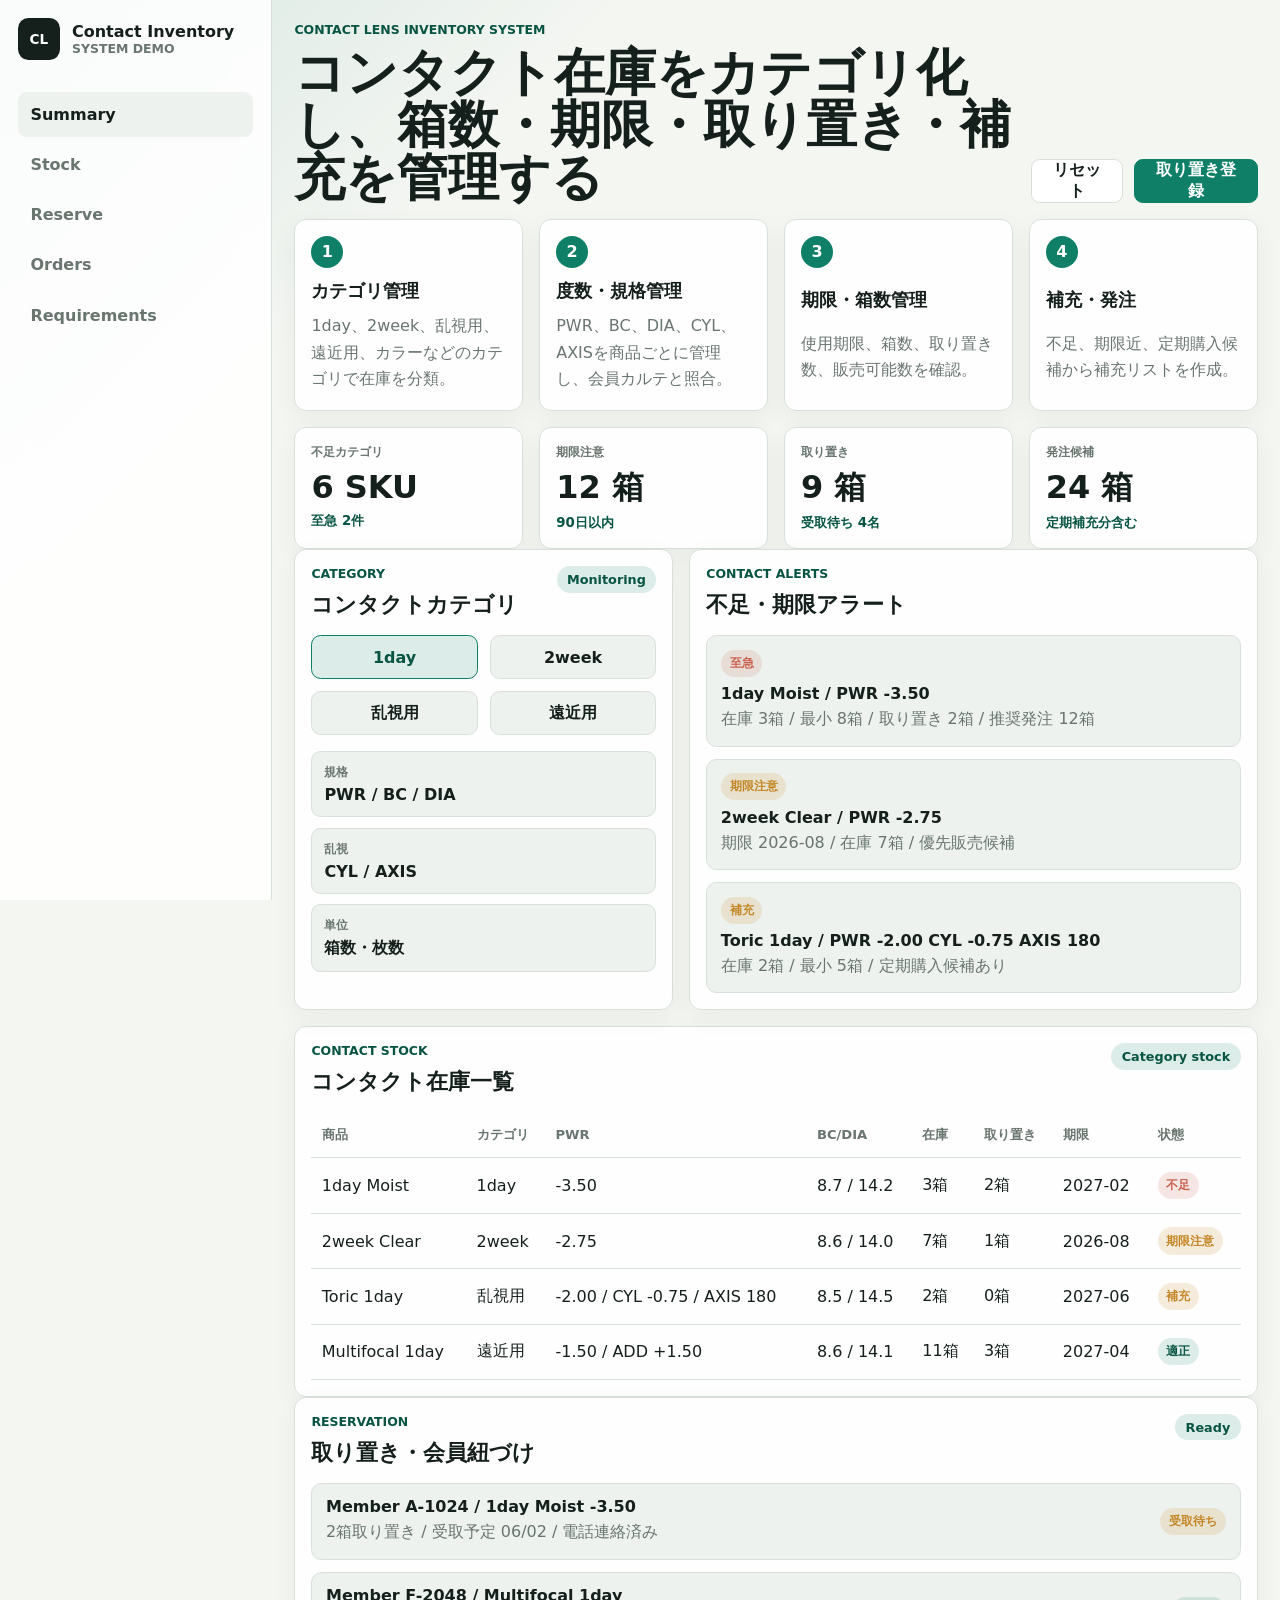
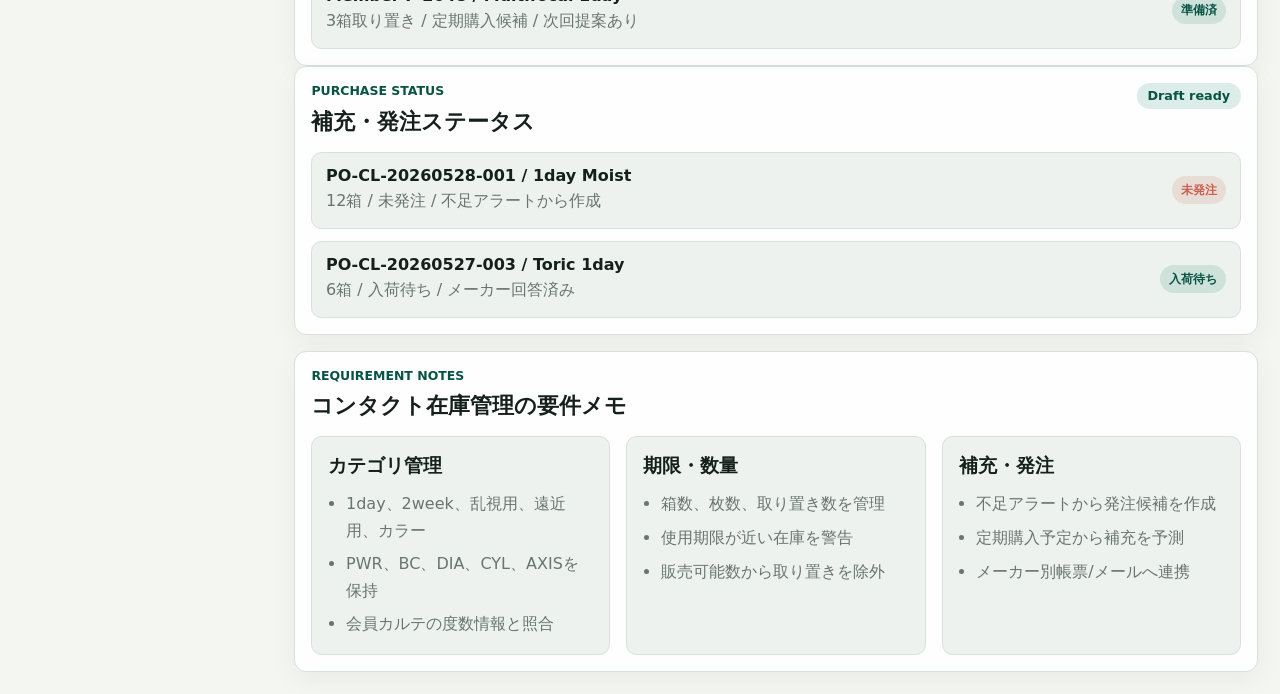
==== demos/contact-inventory-system.html @ 82c149e4 "Refine system demo wording" ====
<!doctype html>
<html lang="ja">
  <head>
    <meta charset="UTF-8" />
    <meta name="viewport" content="width=device-width, initial-scale=1.0" />
    <meta
      name="description"
      content="Contact lens inventory system demo with category stock, expiration, reservation, and reorder alerts."
    />
    <title>Contact Lens Inventory System Demo</title>
    <link rel="stylesheet" href="../src/optical-demo.css" />
  </head>
  <body>
    <div class="app-frame">
      <aside class="side-panel">
        <a class="brand" href="optical-inventory.html">
          <span class="brand-mark">CL</span>
          <span>
            <strong>Contact Inventory</strong>
            <small>System demo</small>
          </span>
        </a>
        <nav class="side-nav" aria-label="Contact inventory navigation">
          <a class="active" href="#summary">Summary</a>
          <a href="#stock">Stock</a>
          <a href="#reserve">Reserve</a>
          <a href="#orders">Orders</a>
          <a href="#requirements">Requirements</a>
        </nav>
      </aside>

      <main class="workspace">
        <header class="topbar detail-topbar">
          <div>
            <p class="eyebrow">Contact lens inventory system</p>
            <h1>コンタクト在庫をカテゴリ化し、箱数・期限・取り置き・補充を管理する</h1>
          </div>
          <div class="top-actions">
            <button type="button" class="ghost-button" id="resetContact">リセット</button>
            <button type="button" class="primary-button" id="reserveContact">取り置き登録</button>
          </div>
        </header>

        <section class="system-flow" aria-label="Contact inventory flow">
          <article>
            <span>1</span>
            <strong>カテゴリ管理</strong>
            <p>1day、2week、乱視用、遠近用、カラーなどのカテゴリで在庫を分類。</p>
          </article>
          <article>
            <span>2</span>
            <strong>度数・規格管理</strong>
            <p>PWR、BC、DIA、CYL、AXISを商品ごとに管理し、会員カルテと照合。</p>
          </article>
          <article>
            <span>3</span>
            <strong>期限・箱数管理</strong>
            <p>使用期限、箱数、取り置き数、販売可能数を確認。</p>
          </article>
          <article>
            <span>4</span>
            <strong>補充・発注</strong>
            <p>不足、期限近、定期購入候補から補充リストを作成。</p>
          </article>
        </section>

        <section class="kpi-grid" id="summary">
          <article>
            <span>不足カテゴリ</span>
            <strong id="contactAlertCount">6 SKU</strong>
            <small>至急 2件</small>
          </article>
          <article>
            <span>期限注意</span>
            <strong>12 箱</strong>
            <small>90日以内</small>
          </article>
          <article>
            <span>取り置き</span>
            <strong id="reservedBoxes">9 箱</strong>
            <small>受取待ち 4名</small>
          </article>
          <article>
            <span>発注候補</span>
            <strong>24 箱</strong>
            <small>定期補充分含む</small>
          </article>
        </section>

        <section class="lens-layout">
          <article class="panel lens-filter-panel">
            <div class="panel-heading">
              <div>
                <p class="eyebrow">Category</p>
                <h2>コンタクトカテゴリ</h2>
              </div>
              <span class="live-badge" id="contactState">Monitoring</span>
            </div>
            <div class="search-mode-grid">
              <button type="button" class="active">1day</button>
              <button type="button">2week</button>
              <button type="button">乱視用</button>
              <button type="button">遠近用</button>
            </div>
            <div class="device-spec-grid">
              <div><span>規格</span><strong>PWR / BC / DIA</strong></div>
              <div><span>乱視</span><strong>CYL / AXIS</strong></div>
              <div><span>単位</span><strong>箱数・枚数</strong></div>
            </div>
          </article>

          <article class="panel shortage-panel">
            <div class="panel-heading">
              <div>
                <p class="eyebrow">Contact alerts</p>
                <h2>不足・期限アラート</h2>
              </div>
            </div>
            <div class="alert-list">
              <article>
                <span class="pill danger">至急</span>
                <strong>1day Moist / PWR -3.50</strong>
                <p>在庫 3箱 / 最小 8箱 / 取り置き 2箱 / 推奨発注 12箱</p>
              </article>
              <article>
                <span class="pill warn">期限注意</span>
                <strong>2week Clear / PWR -2.75</strong>
                <p>期限 2026-08 / 在庫 7箱 / 優先販売候補</p>
              </article>
              <article>
                <span class="pill warn">補充</span>
                <strong>Toric 1day / PWR -2.00 CYL -0.75 AXIS 180</strong>
                <p>在庫 2箱 / 最小 5箱 / 定期購入候補あり</p>
              </article>
            </div>
          </article>
        </section>

        <section class="panel lens-matrix-panel" id="stock">
          <div class="panel-heading">
            <div>
              <p class="eyebrow">Contact stock</p>
              <h2>コンタクト在庫一覧</h2>
            </div>
            <span class="live-badge">Category stock</span>
          </div>
          <div class="table-wrap">
            <table>
              <thead>
                <tr>
                  <th>商品</th>
                  <th>カテゴリ</th>
                  <th>PWR</th>
                  <th>BC/DIA</th>
                  <th>在庫</th>
                  <th>取り置き</th>
                  <th>期限</th>
                  <th>状態</th>
                </tr>
              </thead>
              <tbody>
                <tr>
                  <td>1day Moist</td>
                  <td>1day</td>
                  <td>-3.50</td>
                  <td>8.7 / 14.2</td>
                  <td id="contactStockCritical">3箱</td>
                  <td id="contactReservedRow">2箱</td>
                  <td>2027-02</td>
                  <td><span class="pill danger">不足</span></td>
                </tr>
                <tr>
                  <td>2week Clear</td>
                  <td>2week</td>
                  <td>-2.75</td>
                  <td>8.6 / 14.0</td>
                  <td>7箱</td>
                  <td>1箱</td>
                  <td>2026-08</td>
                  <td><span class="pill warn">期限注意</span></td>
                </tr>
                <tr>
                  <td>Toric 1day</td>
                  <td>乱視用</td>
                  <td>-2.00 / CYL -0.75 / AXIS 180</td>
                  <td>8.5 / 14.5</td>
                  <td>2箱</td>
                  <td>0箱</td>
                  <td>2027-06</td>
                  <td><span class="pill warn">補充</span></td>
                </tr>
                <tr>
                  <td>Multifocal 1day</td>
                  <td>遠近用</td>
                  <td>-1.50 / ADD +1.50</td>
                  <td>8.6 / 14.1</td>
                  <td>11箱</td>
                  <td>3箱</td>
                  <td>2027-04</td>
                  <td><span class="pill ok">適正</span></td>
                </tr>
              </tbody>
            </table>
          </div>
        </section>

        <section class="panel order-status-panel" id="reserve">
          <div class="panel-heading">
            <div>
              <p class="eyebrow">Reservation</p>
              <h2>取り置き・会員紐づけ</h2>
            </div>
            <span class="live-badge" id="reserveState">Ready</span>
          </div>
          <div class="history-list">
            <article>
              <div>
                <strong>Member A-1024 / 1day Moist -3.50</strong>
                <p>2箱取り置き / 受取予定 06/02 / 電話連絡済み</p>
              </div>
              <span class="pill warn">受取待ち</span>
            </article>
            <article>
              <div>
                <strong>Member F-2048 / Multifocal 1day</strong>
                <p>3箱取り置き / 定期購入候補 / 次回提案あり</p>
              </div>
              <span class="pill ok">準備済</span>
            </article>
          </div>
        </section>

        <section class="panel order-status-panel" id="orders">
          <div class="panel-heading">
            <div>
              <p class="eyebrow">Purchase status</p>
              <h2>補充・発注ステータス</h2>
            </div>
            <span class="live-badge" id="contactOrderState">Draft ready</span>
          </div>
          <div class="history-list">
            <article>
              <div>
                <strong>PO-CL-20260528-001 / 1day Moist</strong>
                <p>12箱 / 未発注 / 不足アラートから作成</p>
              </div>
              <span class="pill danger" id="contactOrderStatus">未発注</span>
            </article>
            <article>
              <div>
                <strong>PO-CL-20260527-003 / Toric 1day</strong>
                <p>6箱 / 入荷待ち / メーカー回答済み</p>
              </div>
              <span class="pill ok">入荷待ち</span>
            </article>
          </div>
        </section>

        <section class="panel requirements-panel" id="requirements">
          <div class="panel-heading">
            <div>
              <p class="eyebrow">Requirement notes</p>
              <h2>コンタクト在庫管理の要件メモ</h2>
            </div>
          </div>
          <div class="requirements-grid">
            <article>
              <h3>カテゴリ管理</h3>
              <ul>
                <li>1day、2week、乱視用、遠近用、カラー</li>
                <li>PWR、BC、DIA、CYL、AXISを保持</li>
                <li>会員カルテの度数情報と照合</li>
              </ul>
            </article>
            <article>
              <h3>期限・数量</h3>
              <ul>
                <li>箱数、枚数、取り置き数を管理</li>
                <li>使用期限が近い在庫を警告</li>
                <li>販売可能数から取り置きを除外</li>
              </ul>
            </article>
            <article>
              <h3>補充・発注</h3>
              <ul>
                <li>不足アラートから発注候補を作成</li>
                <li>定期購入予定から補充を予測</li>
                <li>メーカー別帳票/メールへ連携</li>
              </ul>
            </article>
          </div>
        </section>
      </main>
    </div>

    <script src="../src/contact-inventory-system.js"></script>
  </body>
</html>
---- src/optical-demo.css ----
:root {
  --bg: #f4f6f2;
  --panel: #ffffff;
  --panel-soft: #edf2ee;
  --ink: #15201c;
  --muted: #69756f;
  --line: #d8e0da;
  --green: #0f8067;
  --green-dark: #075443;
  --blue: #315f9a;
  --amber: #c48727;
  --red: #c95f4d;
  --shadow: 0 18px 50px rgba(21, 32, 28, 0.12);
}

* {
  box-sizing: border-box;
}

body {
  margin: 0;
  min-height: 100vh;
  background:
    linear-gradient(135deg, rgba(15, 128, 103, 0.13), transparent 28rem),
    var(--bg);
  color: var(--ink);
  font-family:
    Inter, ui-sans-serif, system-ui, -apple-system, BlinkMacSystemFont, "Segoe UI",
    sans-serif;
}

a {
  color: inherit;
  text-decoration: none;
}

button {
  font: inherit;
}

.app-frame {
  display: grid;
  grid-template-columns: 17rem minmax(0, 1fr);
  min-height: 100vh;
}

.side-panel {
  position: sticky;
  top: 0;
  display: flex;
  flex-direction: column;
  gap: 2rem;
  height: 100vh;
  padding: 1.1rem;
  border-right: 1px solid var(--line);
  background: color-mix(in srgb, var(--panel) 86%, transparent);
  backdrop-filter: blur(18px);
}

.brand {
  display: flex;
  align-items: center;
  gap: 0.75rem;
}

.brand-mark {
  display: grid;
  place-items: center;
  width: 2.65rem;
  aspect-ratio: 1;
  border-radius: 0.65rem;
  background: var(--ink);
  color: white;
  font-size: 0.85rem;
  font-weight: 900;
}

.brand strong,
.brand small {
  display: block;
}

.brand small,
.eyebrow,
.kpi-grid span,
.flow-strip span,
.flow-strip small {
  color: var(--muted);
  font-size: 0.78rem;
  font-weight: 900;
  letter-spacing: 0;
  text-transform: uppercase;
}

.side-nav {
  display: grid;
  gap: 0.35rem;
}

.side-nav a {
  border-radius: 0.55rem;
  padding: 0.8rem;
  color: var(--muted);
  font-weight: 800;
}

.side-nav a:hover,
.side-nav a.active {
  background: var(--panel-soft);
  color: var(--ink);
}

.workspace {
  width: min(1240px, 100%);
  margin: 0 auto;
  padding: 1.4rem;
}

.topbar {
  display: flex;
  align-items: center;
  justify-content: space-between;
  gap: 1rem;
  margin-bottom: 1rem;
}

.topbar h1 {
  max-width: 46rem;
  margin: 0;
  font-size: clamp(1.8rem, 4vw, 3.6rem);
  line-height: 1.02;
}

.eyebrow {
  margin: 0 0 0.55rem;
  color: var(--green-dark);
}

.top-actions {
  display: flex;
  gap: 0.65rem;
}

.primary-button,
.ghost-button,
.icon-button {
  min-height: 2.65rem;
  border: 1px solid var(--line);
  border-radius: 0.55rem;
  padding: 0 0.9rem;
  background: var(--panel);
  color: var(--ink);
  cursor: pointer;
  font-weight: 900;
}

.primary-button {
  border-color: var(--green);
  background: var(--green);
  color: white;
}

.icon-button {
  width: 2.65rem;
  padding: 0;
  font-size: 1.4rem;
}

.module-map,
.roadmap-grid,
.kpi-grid,
.work-summary-grid,
.dashboard-grid,
.system-flow,
.ticket-lab,
.lookup-layout,
.prescription-layout,
.sales-layout,
.estimate-layout,
.stock-task-layout,
.stocktake-layout,
.audit-table-layout,
.work-board,
.work-detail-layout,
.frame-layout,
.lens-layout,
.record-grid,
.requirements-grid {
  display: grid;
  gap: 1rem;
}

.module-map {
  grid-template-columns: repeat(4, minmax(0, 1fr));
  margin-bottom: 1rem;
}

.system-flow {
  grid-template-columns: repeat(4, minmax(0, 1fr));
  margin-bottom: 1rem;
}

.roadmap-section {
  margin: 1rem 0;
}

.section-heading {
  display: flex;
  align-items: end;
  justify-content: space-between;
  gap: 1rem;
  margin-bottom: 0.85rem;
}

.section-heading h2,
.section-heading p {
  margin: 0;
}

.section-heading h2 {
  font-size: clamp(1.35rem, 2.5vw, 2rem);
}

.section-heading > p {
  max-width: 30rem;
  color: var(--muted);
  font-weight: 750;
  line-height: 1.65;
}

.roadmap-grid {
  grid-template-columns: repeat(5, minmax(0, 1fr));
}

.roadmap-item {
  display: grid;
  align-content: start;
  gap: 0.55rem;
  min-height: 11.5rem;
  padding: 1rem;
  border: 1px solid var(--line);
  border-radius: 0.75rem;
  background: color-mix(in srgb, var(--panel) 94%, transparent);
  box-shadow: 0 8px 26px rgba(21, 32, 28, 0.05);
}

.roadmap-item.is-ready {
  border-color: color-mix(in srgb, var(--green) 28%, var(--line));
}

.roadmap-item.is-ready:hover {
  transform: translateY(-2px);
  box-shadow: 0 16px 34px rgba(21, 32, 28, 0.1);
}

.roadmap-item strong {
  font-size: 1.05rem;
  line-height: 1.35;
}

.roadmap-item small {
  color: var(--muted);
  font-weight: 750;
  line-height: 1.55;
}

.roadmap-status {
  width: fit-content;
  border-radius: 999px;
  padding: 0.25rem 0.55rem;
  font-size: 0.72rem;
  font-weight: 950;
  letter-spacing: 0;
}

.status-detail {
  background: color-mix(in srgb, var(--green) 16%, white);
  color: var(--green-dark);
}

.status-draft {
  background: color-mix(in srgb, var(--blue) 16%, white);
  color: var(--blue);
}

.status-planned {
  background: color-mix(in srgb, var(--amber) 18%, white);
  color: #74470d;
}

.status-note {
  background: var(--panel-soft);
  color: var(--muted);
}

.module-map article,
.system-flow article,
.kpi-grid article,
.panel {
  border: 1px solid var(--line);
  border-radius: 0.75rem;
  background: color-mix(in srgb, var(--panel) 94%, transparent);
  box-shadow: 0 8px 26px rgba(21, 32, 28, 0.05);
}

.module-map article {
  display: grid;
  gap: 0.35rem;
  padding: 1rem;
}

.system-flow article {
  display: grid;
  gap: 0.55rem;
  min-height: 12rem;
  padding: 1rem;
}

.module-map strong,
.system-flow strong {
  font-size: 1.15rem;
}

.system-flow span {
  display: grid;
  place-items: center;
  width: 2rem;
  aspect-ratio: 1;
  border-radius: 50%;
  background: var(--green);
  color: white;
  font-weight: 900;
}

.system-flow p {
  margin: 0;
  color: var(--muted);
  line-height: 1.65;
}

.kpi-grid {
  grid-template-columns: repeat(4, minmax(0, 1fr));
}

.kpi-grid article,
.work-summary-grid article {
  display: grid;
  gap: 0.3rem;
  padding: 1rem;
}

.kpi-grid strong,
.work-summary-grid strong {
  font-size: clamp(1.45rem, 3vw, 2rem);
}

.kpi-grid small,
.work-summary-grid small {
  color: var(--green-dark);
  font-weight: 800;
}

.work-summary-grid {
  grid-template-columns: repeat(4, minmax(0, 1fr));
  margin-bottom: 1rem;
}

.work-summary-grid article {
  border: 1px solid var(--line);
  border-radius: 0.75rem;
  background: color-mix(in srgb, var(--panel) 94%, transparent);
  box-shadow: 0 8px 26px rgba(21, 32, 28, 0.05);
}

.dashboard-grid {
  grid-template-columns: minmax(0, 1.4fr) minmax(18rem, 0.8fr);
  margin-top: 1rem;
}

.ticket-lab {
  grid-template-columns: minmax(0, 0.9fr) minmax(20rem, 1.1fr) minmax(18rem, 0.8fr);
}

.lookup-layout {
  grid-template-columns: minmax(0, 1.15fr) minmax(18rem, 0.85fr);
  margin-bottom: 1rem;
}

.prescription-layout {
  grid-template-columns: minmax(0, 1fr) minmax(18rem, 0.75fr);
  margin-bottom: 1rem;
}

.sales-layout,
.stock-task-layout {
  grid-template-columns: minmax(0, 1fr) minmax(18rem, 0.75fr);
  margin-bottom: 1rem;
}

.work-board {
  grid-template-columns: repeat(4, minmax(0, 1fr));
  margin-bottom: 1rem;
}

.work-detail-layout {
  grid-template-columns: minmax(0, 1fr) minmax(18rem, 0.75fr);
  margin-bottom: 1rem;
}

.stocktake-layout,
.audit-table-layout {
  grid-template-columns: minmax(0, 1fr) minmax(18rem, 0.75fr);
  margin-bottom: 1rem;
}

.estimate-layout {
  grid-template-columns: minmax(0, 1fr) minmax(18rem, 0.55fr);
  margin-bottom: 1rem;
}

.frame-layout {
  grid-template-columns: minmax(18rem, 0.95fr) minmax(18rem, 0.85fr) minmax(18rem, 0.8fr);
  margin-bottom: 1rem;
}

.lens-layout {
  grid-template-columns: minmax(18rem, 0.8fr) minmax(0, 1.2fr);
  margin-bottom: 1rem;
}

.panel {
  padding: 1rem;
}

.panel.wide,
.queue-panel,
.inventory-panel {
  grid-column: span 1;
}

.panel-heading {
  display: flex;
  align-items: start;
  justify-content: space-between;
  gap: 1rem;
  margin-bottom: 1rem;
}

.panel-heading h2 {
  margin: 0;
  font-size: 1.35rem;
}

.order-board {
  display: grid;
  gap: 0.75rem;
}

.ticket-layout,
.member-card {
  display: grid;
  grid-template-columns: minmax(0, 0.85fr) minmax(0, 1.15fr);
  gap: 0.85rem;
}

.ticket-card,
.call-list button,
.mail-format {
  border: 1px solid var(--line);
  border-radius: 0.6rem;
  background: var(--panel-soft);
}

.ticket-card {
  display: grid;
  gap: 0.35rem;
  padding: 1rem;
}

.ticket-card span,
.mail-format span {
  color: var(--muted);
  font-size: 0.78rem;
  font-weight: 900;
  text-transform: uppercase;
}

.ticket-card strong {
  font-size: clamp(2.2rem, 5vw, 3.3rem);
}

.call-list {
  display: grid;
  gap: 0.65rem;
}

.call-list button {
  min-height: 3.1rem;
  color: var(--green-dark);
  cursor: pointer;
  font-weight: 900;
}

.live-badge {
  display: inline-flex;
  align-items: center;
  border-radius: 999px;
  padding: 0.35rem 0.65rem;
  background: rgba(15, 128, 103, 0.14);
  color: var(--green-dark);
  font-size: 0.8rem;
  font-weight: 900;
}

.detail-topbar {
  align-items: end;
}

.device-button {
  display: grid;
  place-items: center;
  width: 100%;
  min-height: 11rem;
  border: 0;
  border-radius: 1rem;
  background:
    radial-gradient(circle at 50% 35%, rgba(255, 255, 255, 0.34), transparent 4rem),
    linear-gradient(180deg, #14977a, var(--green-dark));
  color: white;
  cursor: pointer;
  box-shadow: inset 0 -10px 0 rgba(0, 0, 0, 0.14), var(--shadow);
}

.device-button.compact {
  min-height: 5.5rem;
  margin-top: 1rem;
  border-radius: 0.75rem;
}

.device-button span {
  font-size: 0.78rem;
  font-weight: 900;
  opacity: 0.78;
}

.device-button strong {
  font-size: 1.35rem;
}

.device-spec-grid {
  display: grid;
  gap: 0.65rem;
  margin-top: 1rem;
}

.device-spec-grid div,
.now-ticket,
.event-log li {
  border: 1px solid var(--line);
  border-radius: 0.6rem;
  padding: 0.75rem;
  background: var(--panel-soft);
}

.device-spec-grid span,
.now-ticket span {
  display: block;
  margin-bottom: 0.25rem;
  color: var(--muted);
  font-size: 0.76rem;
  font-weight: 900;
  text-transform: uppercase;
}

.event-log {
  display: grid;
  gap: 0.65rem;
  max-height: 24rem;
  overflow: auto;
  margin: 0;
  padding: 0;
  list-style: none;
}

.event-log li {
  display: grid;
  grid-template-columns: 3.5rem minmax(0, 1fr);
  gap: 0.7rem;
}

.event-log time {
  color: var(--green-dark);
  font-weight: 900;
}

.event-log span {
  color: var(--muted);
  line-height: 1.55;
}

.now-ticket strong {
  display: block;
  font-size: clamp(2.3rem, 6vw, 4rem);
}

.call-actions {
  display: grid;
  grid-template-columns: 1fr 1fr;
  gap: 0.65rem;
  margin: 1rem 0;
}

.announcement {
  margin: 0;
  border-radius: 0.6rem;
  padding: 0.85rem;
  background: var(--panel-soft);
  color: var(--muted);
  line-height: 1.65;
}

.requirements-panel {
  margin-top: 1rem;
}

.lookup-form,
.search-mode-grid,
.candidate-list,
.record-grid {
  display: grid;
  gap: 0.75rem;
}

.search-mode-grid {
  grid-template-columns: repeat(2, minmax(0, 1fr));
  margin-bottom: 1rem;
}

.search-mode-grid button,
.candidate-card {
  border: 1px solid var(--line);
  border-radius: 0.6rem;
  background: var(--panel-soft);
  color: var(--ink);
  cursor: pointer;
  font-weight: 900;
}

.search-mode-grid button {
  min-height: 2.75rem;
  padding: 0 0.75rem;
}

.search-mode-grid button.active,
.candidate-card.active {
  border-color: var(--green);
  background: rgba(15, 128, 103, 0.14);
  color: var(--green-dark);
}

.lookup-form label {
  display: grid;
  gap: 0.35rem;
}

.lookup-form span {
  color: var(--muted);
  font-size: 0.82rem;
  font-weight: 900;
}

.lookup-form input {
  min-height: 2.8rem;
  border: 1px solid var(--line);
  border-radius: 0.55rem;
  padding: 0 0.85rem;
  background: var(--panel);
  color: var(--ink);
  font: inherit;
}

.customer-summary-card,
.exam-step-list,
.prescription-editor,
.rx-side-note {
  display: grid;
  gap: 0.75rem;
}

.customer-summary-card {
  border: 1px solid var(--line);
  border-radius: 0.65rem;
  padding: 1rem;
  background: var(--panel-soft);
}

.customer-summary-card strong {
  font-size: 1.15rem;
}

.exam-step-list {
  grid-template-columns: repeat(2, minmax(0, 1fr));
}

.exam-step-list button {
  min-height: 3rem;
  border: 1px solid var(--line);
  border-radius: 0.6rem;
  background: var(--panel-soft);
  color: var(--ink);
  cursor: pointer;
  font-weight: 900;
}

.exam-step-list button.active {
  border-color: var(--green);
  background: rgba(15, 128, 103, 0.14);
  color: var(--green-dark);
}

.prescription-input-panel {
  margin-bottom: 1rem;
}

.prescription-editor {
  grid-template-columns: minmax(0, 1fr) minmax(18rem, 0.45fr);
  align-items: start;
}

.rx-edit-table input,
.rx-side-note select,
.rx-side-note textarea {
  width: 100%;
  min-height: 2.55rem;
  border: 1px solid var(--line);
  border-radius: 0.5rem;
  padding: 0 0.65rem;
  background: var(--panel);
  color: var(--ink);
  font: inherit;
  font-weight: 800;
}

.rx-edit-table input {
  min-width: 5.25rem;
}

.rx-side-note label {
  display: grid;
  gap: 0.35rem;
}

.rx-side-note span {
  color: var(--muted);
  font-size: 0.82rem;
  font-weight: 900;
}

.rx-side-note textarea {
  min-height: 7rem;
  padding: 0.75rem;
  resize: vertical;
  line-height: 1.55;
}

.rx-total-card {
  border: 1px solid var(--line);
  border-radius: 0.65rem;
  padding: 1rem;
  background: var(--panel-soft);
}

.rx-total-card span,
.rx-total-card strong {
  display: block;
}

.rx-total-card strong {
  margin-top: 0.25rem;
  font-size: 1.65rem;
}

.payment-grid,
.line-item-list,
.allocation-list,
.receipt-actions {
  display: grid;
  gap: 0.75rem;
}

.payment-grid {
  grid-template-columns: 1fr;
}

.payment-grid label,
.discount-control {
  display: grid;
  gap: 0.35rem;
}

.payment-grid span,
.discount-control span {
  color: var(--muted);
  font-size: 0.82rem;
  font-weight: 900;
}

.payment-grid input,
.payment-grid select,
.discount-control input {
  width: 100%;
  min-height: 2.65rem;
  border: 1px solid var(--line);
  border-radius: 0.5rem;
  padding: 0 0.65rem;
  background: var(--panel);
  color: var(--ink);
  font: inherit;
  font-weight: 800;
}

.line-item {
  display: grid;
  grid-template-columns: auto minmax(0, 1fr) auto;
  gap: 0.75rem;
  align-items: center;
  border: 1px solid var(--line);
  border-radius: 0.65rem;
  padding: 0.85rem;
  background: var(--panel-soft);
  cursor: pointer;
}

.line-item input {
  width: 1.1rem;
  aspect-ratio: 1;
}

.line-item strong,
.line-item small {
  display: block;
}

.line-item small {
  margin-top: 0.25rem;
  color: var(--muted);
  font-weight: 750;
  line-height: 1.5;
}

.line-item em {
  font-style: normal;
  font-weight: 950;
  white-space: nowrap;
}

.total-list {
  display: grid;
  gap: 0.65rem;
  margin: 1rem 0 0;
}

.total-list div {
  display: flex;
  align-items: center;
  justify-content: space-between;
  gap: 1rem;
  border-bottom: 1px solid var(--line);
  padding-bottom: 0.55rem;
}

.total-list dt {
  color: var(--muted);
  font-weight: 900;
}

.total-list dd {
  margin: 0;
  font-size: 1.05rem;
  font-weight: 950;
}

.total-list div:nth-child(3) dd {
  color: var(--green-dark);
  font-size: 1.65rem;
}

.allocation-list article {
  border: 1px solid var(--line);
  border-radius: 0.65rem;
  padding: 0.85rem;
  background: var(--panel-soft);
}

.allocation-list strong {
  display: block;
  margin: 0.45rem 0 0.25rem;
}

.allocation-list p {
  margin: 0;
  color: var(--muted);
  line-height: 1.55;
}

.receipt-actions {
  grid-template-columns: repeat(2, minmax(0, 1fr));
}

.work-column {
  display: grid;
  align-content: start;
  gap: 0.75rem;
  min-height: 22rem;
  border: 1px solid var(--line);
  border-radius: 0.75rem;
  padding: 0.85rem;
  background: color-mix(in srgb, var(--panel) 94%, transparent);
  box-shadow: 0 8px 26px rgba(21, 32, 28, 0.05);
}

.column-heading {
  display: flex;
  align-items: center;
  justify-content: space-between;
  gap: 0.75rem;
}

.column-heading strong {
  font-size: 1.05rem;
}

.work-card {
  display: grid;
  gap: 0.35rem;
  width: 100%;
  border: 1px solid var(--line);
  border-radius: 0.65rem;
  padding: 0.85rem;
  background: var(--panel-soft);
  color: var(--ink);
  cursor: pointer;
  text-align: left;
}

.work-card.active {
  border-color: var(--green);
  background: rgba(15, 128, 103, 0.14);
}

.work-card span,
.work-card small {
  color: var(--muted);
  font-weight: 750;
  line-height: 1.5;
}

.checklist-grid {
  display: grid;
  grid-template-columns: repeat(2, minmax(0, 1fr));
  gap: 0.75rem;
}

.checklist-grid label {
  display: flex;
  align-items: center;
  gap: 0.55rem;
  border: 1px solid var(--line);
  border-radius: 0.65rem;
  padding: 0.85rem;
  background: var(--panel-soft);
  font-weight: 850;
  line-height: 1.45;
}

.checklist-grid input {
  width: 1rem;
  aspect-ratio: 1;
  flex: 0 0 auto;
}

.handoff-card {
  display: grid;
  gap: 0.75rem;
  border: 1px solid var(--line);
  border-radius: 0.65rem;
  padding: 1rem;
  background: var(--panel-soft);
}

.handoff-card strong {
  font-size: 1.15rem;
}

.scan-device {
  display: grid;
  gap: 0.75rem;
  place-items: center;
  border: 1px dashed var(--line);
  border-radius: 0.75rem;
  padding: 1rem;
  background: var(--panel-soft);
  text-align: center;
}

.scan-device strong {
  font-size: clamp(1.25rem, 3vw, 1.85rem);
}

.scan-device p {
  margin: 0;
  color: var(--muted);
  font-weight: 800;
  line-height: 1.55;
}

.scan-actions,
.unread-grid {
  display: grid;
  gap: 0.75rem;
}

.scan-actions {
  grid-template-columns: repeat(3, minmax(0, 1fr));
  margin-top: 1rem;
}

.scan-actions button.active {
  border-color: var(--green);
  background: rgba(15, 128, 103, 0.14);
  color: var(--green-dark);
}

.unread-grid {
  grid-template-columns: repeat(4, minmax(0, 1fr));
}

.unread-grid article {
  border: 1px solid var(--line);
  border-radius: 0.65rem;
  padding: 0.85rem;
  background: var(--panel-soft);
}

.unread-grid article.read {
  border-color: color-mix(in srgb, var(--green) 35%, var(--line));
  background: rgba(15, 128, 103, 0.12);
}

.unread-grid strong,
.unread-grid span {
  display: block;
}

.unread-grid span {
  margin-top: 0.35rem;
  color: var(--muted);
  font-weight: 750;
  line-height: 1.5;
}

.qr-scan-frame {
  display: grid;
  gap: 0.75rem;
  place-items: center;
  border: 1px dashed var(--line);
  border-radius: 0.75rem;
  padding: 1rem;
  background: var(--panel-soft);
}

.qr-box.large {
  width: min(100%, 13rem);
}

.qr-scan-frame span,
.helper-text {
  color: var(--muted);
  font-weight: 800;
}

.helper-text {
  margin: 1rem 0 0;
  line-height: 1.65;
}

.results-panel,
.member-record-panel,
.purchase-history-panel {
  margin-bottom: 1rem;
}

.candidate-card {
  display: grid;
  gap: 0.3rem;
  padding: 0.85rem;
  text-align: left;
}

.candidate-card span {
  color: var(--muted);
  font-weight: 700;
  line-height: 1.55;
}

.record-grid {
  grid-template-columns: repeat(3, minmax(0, 1fr));
}

.record-grid article {
  border: 1px solid var(--line);
  border-radius: 0.65rem;
  padding: 1rem;
  background: var(--panel-soft);
}

.record-grid h3 {
  margin: 0 0 0.75rem;
}

.attribute-list {
  display: grid;
  gap: 0.45rem;
  margin: 0;
  padding-left: 1.1rem;
  color: var(--muted);
  line-height: 1.65;
}

.prescription-table-wrap {
  overflow-x: auto;
}

.prescription-table {
  min-width: 22rem;
}

.prescription-table th,
.prescription-table td {
  padding: 0.6rem 0.5rem;
}

.history-list {
  display: grid;
  gap: 0.75rem;
}

.history-list article {
  display: flex;
  align-items: center;
  justify-content: space-between;
  gap: 1rem;
  border: 1px solid var(--line);
  border-radius: 0.65rem;
  padding: 0.85rem;
  background: var(--panel-soft);
}

.history-list strong {
  display: block;
  margin-bottom: 0.25rem;
}

.history-list p {
  margin: 0;
  color: var(--muted);
  line-height: 1.55;
}

.frame-tag-card {
  display: grid;
  grid-template-columns: minmax(8rem, 0.55fr) minmax(0, 1fr);
  gap: 0.9rem;
  align-items: center;
  border: 1px solid var(--line);
  border-radius: 0.65rem;
  padding: 0.85rem;
  background: var(--panel-soft);
}

.frame-tag-card span,
.stock-metrics span {
  display: block;
  margin-bottom: 0.25rem;
  color: var(--muted);
  font-size: 0.78rem;
  font-weight: 900;
  text-transform: uppercase;
}

.frame-tag-card strong {
  display: block;
  margin-bottom: 0.35rem;
}

.frame-tag-card p {
  margin: 0;
  color: var(--muted);
  line-height: 1.55;
}

.stock-metrics {
  display: grid;
  grid-template-columns: repeat(2, minmax(0, 1fr));
  gap: 0.75rem;
}

.stock-metrics div {
  border: 1px solid var(--line);
  border-radius: 0.65rem;
  padding: 0.85rem;
  background: var(--panel-soft);
}

.stock-metrics strong {
  font-size: clamp(1.7rem, 4vw, 2.5rem);
}

.allocation-actions {
  display: grid;
  grid-template-columns: 1fr 1fr;
  gap: 0.65rem;
  margin-bottom: 1rem;
}

.requirements-grid {
  grid-template-columns: repeat(auto-fit, minmax(15rem, 1fr));
}

.requirements-grid article {
  border: 1px solid var(--line);
  border-radius: 0.65rem;
  padding: 1rem;
  background: var(--panel-soft);
}

.requirements-grid h3 {
  margin: 0 0 0.75rem;
}

.requirements-grid ul {
  display: grid;
  gap: 0.45rem;
  margin: 0;
  padding-left: 1.1rem;
  color: var(--muted);
  line-height: 1.65;
}

.member-card {
  align-items: center;
}

.qr-box {
  aspect-ratio: 1;
  border-radius: 0.6rem;
  background:
    linear-gradient(90deg, var(--ink) 12px, transparent 12px) 0 0 / 32px 32px,
    linear-gradient(var(--ink) 12px, transparent 12px) 0 0 / 32px 32px,
    var(--panel);
  border: 0.8rem solid var(--panel-soft);
}

.member-spec {
  display: grid;
  gap: 0.45rem;
  margin: 0.7rem 0 0;
}

.member-spec div {
  display: flex;
  justify-content: space-between;
  gap: 0.8rem;
  border-bottom: 1px solid var(--line);
  padding-bottom: 0.45rem;
}

.member-spec dt {
  color: var(--muted);
  font-weight: 800;
}

.member-spec dd {
  margin: 0;
  text-align: right;
  font-weight: 800;
}

.order-board div,
.memo-card {
  border: 1px solid var(--line);
  border-radius: 0.6rem;
  padding: 0.85rem;
  background: var(--panel-soft);
}

.order-board strong,
.memo-card strong {
  display: block;
  margin: 0.4rem 0 0.25rem;
}

.order-board p,
.memo-card p {
  margin: 0;
  color: var(--muted);
  line-height: 1.6;
}

.status,
.pill {
  display: inline-flex;
  border-radius: 999px;
  padding: 0.32rem 0.55rem;
  font-size: 0.76rem;
  font-weight: 900;
}

.waiting {
  background: rgba(49, 95, 154, 0.13);
  color: var(--blue);
}

.progress,
.warn {
  background: rgba(196, 135, 39, 0.16);
  color: var(--amber);
}

.ready,
.ok {
  background: rgba(15, 128, 103, 0.14);
  color: var(--green-dark);
}

.danger {
  background: rgba(201, 95, 77, 0.15);
  color: var(--red);
}

.purchase-list {
  display: grid;
  gap: 0.65rem;
  margin: 0;
  padding: 0;
  list-style: none;
}

.purchase-list li {
  display: flex;
  justify-content: space-between;
  gap: 1rem;
  border-bottom: 1px solid var(--line);
  padding-bottom: 0.65rem;
}

.purchase-list span {
  color: var(--muted);
}

.mail-format {
  margin-top: 1rem;
  padding: 0.85rem;
}

.mail-format p {
  margin: 0.3rem 0 0;
  color: var(--muted);
  line-height: 1.6;
}

.inventory-panel {
  grid-column: 1 / -1;
}

.inventory-tabs {
  display: flex;
  flex-wrap: wrap;
  gap: 0.5rem;
  margin-bottom: 1rem;
}

.inventory-tabs button {
  min-height: 2.25rem;
  border: 1px solid var(--line);
  border-radius: 999px;
  padding: 0 0.75rem;
  background: var(--panel);
  color: var(--muted);
  cursor: pointer;
  font-weight: 900;
}

.inventory-link-tab {
  display: inline-flex;
  align-items: center;
  min-height: 2.25rem;
  border: 1px solid var(--green);
  border-radius: 999px;
  padding: 0 0.75rem;
  background: rgba(15, 128, 103, 0.14);
  color: var(--green-dark);
  font-weight: 900;
}

.alert-list {
  display: grid;
  gap: 0.75rem;
}

.alert-list article {
  border: 1px solid var(--line);
  border-radius: 0.65rem;
  padding: 0.85rem;
  background: var(--panel-soft);
}

.alert-list strong {
  display: block;
  margin: 0.45rem 0 0.25rem;
}

.alert-list p {
  margin: 0;
  color: var(--muted);
  line-height: 1.55;
}

.inventory-tabs button.active {
  border-color: var(--green);
  background: var(--green);
  color: white;
}

.table-wrap {
  overflow-x: auto;
}

table {
  width: 100%;
  border-collapse: collapse;
  min-width: 42rem;
}

th,
td {
  border-bottom: 1px solid var(--line);
  padding: 0.85rem 0.65rem;
  text-align: left;
}

th {
  color: var(--muted);
  font-size: 0.82rem;
  text-transform: uppercase;
}

@media (max-width: 900px) {
  .app-frame {
    display: block;
  }

  .side-panel {
    position: static;
    height: auto;
    border-right: 0;
    border-bottom: 1px solid var(--line);
  }

  .side-nav {
    grid-template-columns: repeat(5, minmax(max-content, 1fr));
    overflow-x: auto;
  }

  .topbar {
    align-items: stretch;
    flex-direction: column;
  }

  .module-map,
  .roadmap-grid,
  .system-flow,
  .kpi-grid,
  .work-summary-grid,
  .dashboard-grid,
  .ticket-lab,
  .lookup-layout,
  .prescription-layout,
  .prescription-editor,
  .sales-layout,
  .estimate-layout,
  .stock-task-layout,
  .stocktake-layout,
  .audit-table-layout,
  .work-board,
  .work-detail-layout,
  .checklist-grid,
  .scan-actions,
  .unread-grid,
  .frame-layout,
  .lens-layout,
  .record-grid,
  .requirements-grid,
  .ticket-layout,
  .member-card,
  .frame-tag-card {
    grid-template-columns: 1fr;
  }

  .section-heading {
    align-items: start;
    flex-direction: column;
  }
}

@media (max-width: 560px) {
  .workspace,
  .side-panel {
    padding: 1rem;
  }

  .top-actions {
    display: grid;
    grid-template-columns: auto 1fr;
  }
}
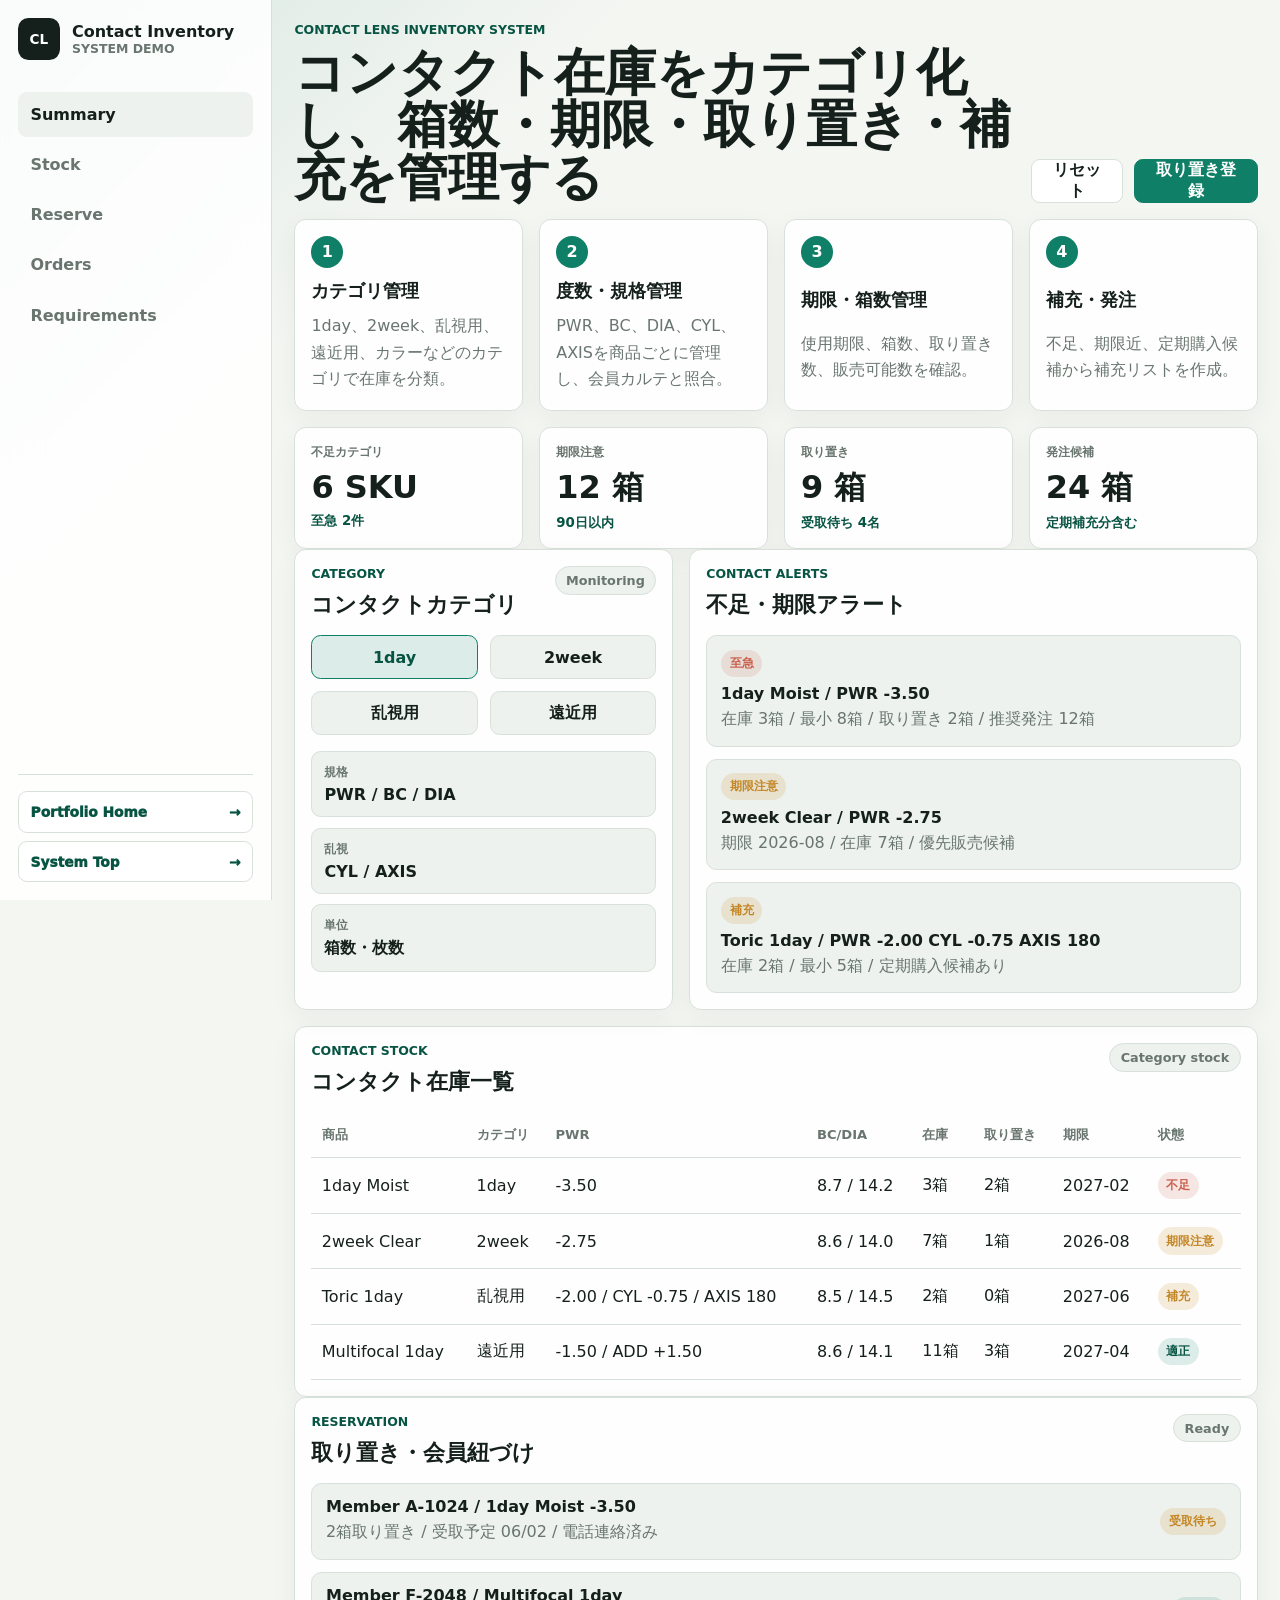
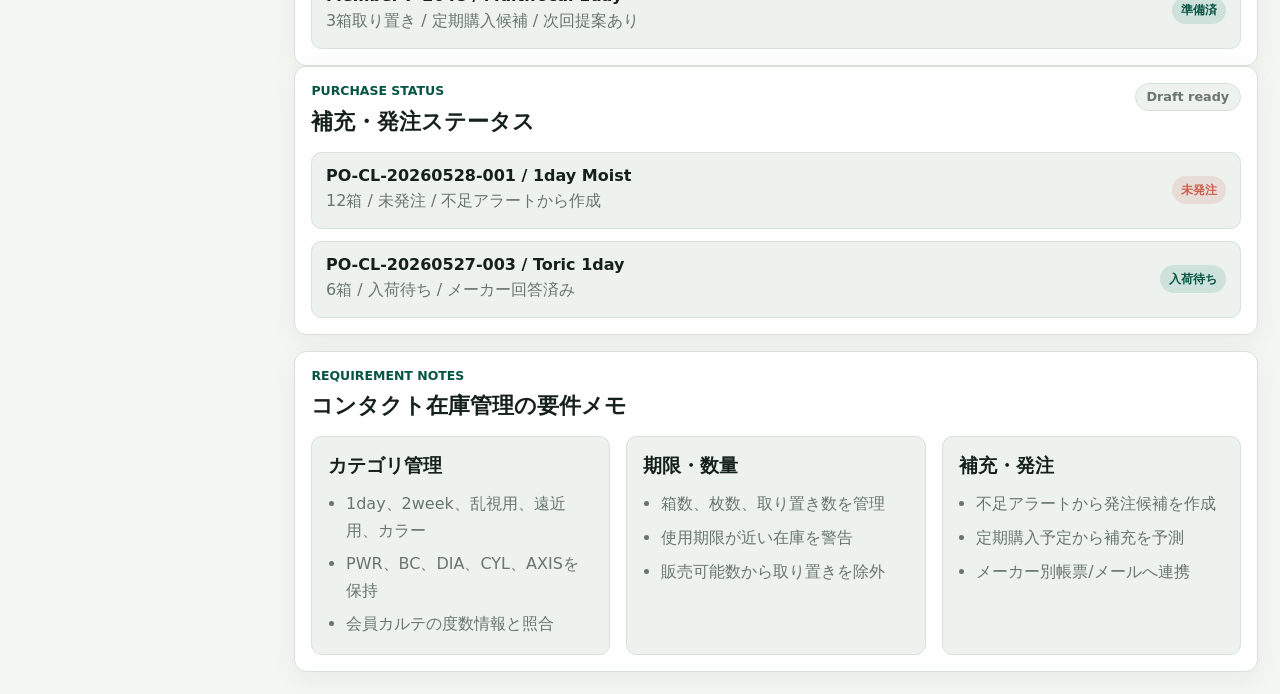
==== commit db3b3767: "Add home navigation to demo pages" ====
--- a/demos/contact-inventory-system.html
+++ b/demos/contact-inventory-system.html
@@ -27,6 +27,10 @@
           <a href="#orders">Orders</a>
           <a href="#requirements">Requirements</a>
         </nav>
+        <div class="home-links" aria-label="Home links">
+          <a href="../index.html">Portfolio Home</a>
+          <a href="optical-inventory.html">System Top</a>
+        </div>
       </aside>
 
       <main class="workspace">
--- a/src/optical-demo.css
+++ b/src/optical-demo.css
@@ -38,6 +38,22 @@
   font: inherit;
 }
 
+a[href],
+button,
+label:has(input),
+select {
+  -webkit-tap-highlight-color: rgba(15, 128, 103, 0.18);
+}
+
+a[href]:focus-visible,
+button:focus-visible,
+input:focus-visible,
+select:focus-visible,
+textarea:focus-visible {
+  outline: 3px solid rgba(49, 95, 154, 0.34);
+  outline-offset: 3px;
+}
+
 .app-frame {
   display: grid;
   grid-template-columns: 17rem minmax(0, 1fr);
@@ -97,17 +113,64 @@
   gap: 0.35rem;
 }
 
+.home-links {
+  display: grid;
+  gap: 0.5rem;
+  margin-top: auto;
+  padding-top: 1rem;
+  border-top: 1px solid var(--line);
+}
+
+.home-links a {
+  display: flex;
+  align-items: center;
+  justify-content: space-between;
+  gap: 0.75rem;
+  min-height: 2.6rem;
+  border: 1px solid var(--line);
+  border-radius: 0.55rem;
+  padding: 0 0.75rem;
+  background: var(--panel);
+  color: var(--green-dark);
+  font-size: 0.86rem;
+  font-weight: 950;
+  transition:
+    border-color 160ms ease,
+    background 160ms ease,
+    box-shadow 160ms ease,
+    transform 160ms ease;
+}
+
+.home-links a::after {
+  content: "→";
+}
+
+.home-links a:hover {
+  border-color: var(--green);
+  background: rgba(15, 128, 103, 0.1);
+  transform: translateY(-1px);
+  box-shadow: 0 10px 22px rgba(21, 32, 28, 0.08);
+}
+
 .side-nav a {
   border-radius: 0.55rem;
   padding: 0.8rem;
   color: var(--muted);
   font-weight: 800;
+  transition:
+    background 160ms ease,
+    color 160ms ease,
+    transform 160ms ease;
 }
 
 .side-nav a:hover,
 .side-nav a.active {
   background: var(--panel-soft);
   color: var(--ink);
+}
+
+.side-nav a:hover {
+  transform: translateX(2px);
 }
 
 .workspace {
@@ -152,12 +215,32 @@
   color: var(--ink);
   cursor: pointer;
   font-weight: 900;
+  transition:
+    border-color 160ms ease,
+    background 160ms ease,
+    color 160ms ease,
+    box-shadow 160ms ease,
+    transform 160ms ease;
 }
 
 .primary-button {
   border-color: var(--green);
   background: var(--green);
   color: white;
+}
+
+.primary-button:hover,
+.ghost-button:hover,
+.icon-button:hover {
+  transform: translateY(-1px);
+  box-shadow: 0 10px 22px rgba(21, 32, 28, 0.1);
+}
+
+.ghost-button:hover,
+.icon-button:hover {
+  border-color: var(--green);
+  background: rgba(15, 128, 103, 0.1);
+  color: var(--green-dark);
 }
 
 .icon-button {
@@ -242,15 +325,37 @@
   border-radius: 0.75rem;
   background: color-mix(in srgb, var(--panel) 94%, transparent);
   box-shadow: 0 8px 26px rgba(21, 32, 28, 0.05);
+  transition:
+    border-color 160ms ease,
+    box-shadow 160ms ease,
+    transform 160ms ease;
 }
 
 .roadmap-item.is-ready {
   border-color: color-mix(in srgb, var(--green) 28%, var(--line));
+  cursor: pointer;
 }
 
 .roadmap-item.is-ready:hover {
   transform: translateY(-2px);
   box-shadow: 0 16px 34px rgba(21, 32, 28, 0.1);
+}
+
+a.roadmap-item.is-ready::after {
+  align-self: end;
+  width: fit-content;
+  margin-top: 0.25rem;
+  border-radius: 999px;
+  padding: 0.28rem 0.62rem;
+  background: var(--green);
+  color: white;
+  content: "開く →";
+  font-size: 0.78rem;
+  font-weight: 950;
+}
+
+.roadmap-item:not(a) {
+  cursor: default;
 }
 
 .roadmap-item strong {
@@ -499,17 +604,52 @@
   color: var(--green-dark);
   cursor: pointer;
   font-weight: 900;
+  transition:
+    border-color 160ms ease,
+    background 160ms ease,
+    transform 160ms ease;
+}
+
+.call-list button:hover {
+  border-color: var(--green);
+  background: rgba(15, 128, 103, 0.12);
+  transform: translateY(-1px);
 }
 
 .live-badge {
   display: inline-flex;
   align-items: center;
+  gap: 0.35rem;
   border-radius: 999px;
   padding: 0.35rem 0.65rem;
+  border: 1px solid var(--line);
+  background: var(--panel-soft);
+  color: var(--muted);
+  font-size: 0.8rem;
+  font-weight: 900;
+  white-space: nowrap;
+}
+
+a.live-badge {
+  border-color: var(--green);
   background: rgba(15, 128, 103, 0.14);
   color: var(--green-dark);
-  font-size: 0.8rem;
-  font-weight: 900;
+  cursor: pointer;
+  transition:
+    background 160ms ease,
+    box-shadow 160ms ease,
+    transform 160ms ease;
+}
+
+a.live-badge::after {
+  content: "→";
+}
+
+a.live-badge:hover {
+  background: var(--green);
+  color: white;
+  transform: translateY(-1px);
+  box-shadow: 0 10px 22px rgba(21, 32, 28, 0.1);
 }
 
 .detail-topbar {
@@ -644,6 +784,11 @@
   color: var(--ink);
   cursor: pointer;
   font-weight: 900;
+  transition:
+    border-color 160ms ease,
+    background 160ms ease,
+    box-shadow 160ms ease,
+    transform 160ms ease;
 }
 
 .search-mode-grid button {
@@ -658,6 +803,13 @@
   color: var(--green-dark);
 }
 
+.search-mode-grid button:hover,
+.candidate-card:hover {
+  border-color: var(--green);
+  transform: translateY(-1px);
+  box-shadow: 0 10px 22px rgba(21, 32, 28, 0.08);
+}
+
 .lookup-form label {
   display: grid;
   gap: 0.35rem;
@@ -710,12 +862,21 @@
   color: var(--ink);
   cursor: pointer;
   font-weight: 900;
+  transition:
+    border-color 160ms ease,
+    background 160ms ease,
+    transform 160ms ease;
 }
 
 .exam-step-list button.active {
   border-color: var(--green);
   background: rgba(15, 128, 103, 0.14);
   color: var(--green-dark);
+}
+
+.exam-step-list button:hover {
+  border-color: var(--green);
+  transform: translateY(-1px);
 }
 
 .prescription-input-panel {
@@ -829,6 +990,17 @@
   padding: 0.85rem;
   background: var(--panel-soft);
   cursor: pointer;
+  transition:
+    border-color 160ms ease,
+    background 160ms ease,
+    box-shadow 160ms ease,
+    transform 160ms ease;
+}
+
+.line-item:hover {
+  border-color: var(--green);
+  transform: translateY(-1px);
+  box-shadow: 0 10px 22px rgba(21, 32, 28, 0.08);
 }
 
 .line-item input {
@@ -941,11 +1113,22 @@
   color: var(--ink);
   cursor: pointer;
   text-align: left;
+  transition:
+    border-color 160ms ease,
+    background 160ms ease,
+    box-shadow 160ms ease,
+    transform 160ms ease;
 }
 
 .work-card.active {
   border-color: var(--green);
   background: rgba(15, 128, 103, 0.14);
+}
+
+.work-card:hover {
+  border-color: var(--green);
+  transform: translateY(-1px);
+  box-shadow: 0 10px 22px rgba(21, 32, 28, 0.08);
 }
 
 .work-card span,
@@ -1029,6 +1212,18 @@
   border-color: var(--green);
   background: rgba(15, 128, 103, 0.14);
   color: var(--green-dark);
+}
+
+.scan-actions button {
+  transition:
+    border-color 160ms ease,
+    background 160ms ease,
+    transform 160ms ease;
+}
+
+.scan-actions button:hover {
+  border-color: var(--green);
+  transform: translateY(-1px);
 }
 
 .unread-grid {
@@ -1314,6 +1509,7 @@
   padding: 0.32rem 0.55rem;
   font-size: 0.76rem;
   font-weight: 900;
+  cursor: default;
 }
 
 .waiting {
@@ -1389,6 +1585,11 @@
   color: var(--muted);
   cursor: pointer;
   font-weight: 900;
+  transition:
+    border-color 160ms ease,
+    background 160ms ease,
+    color 160ms ease,
+    transform 160ms ease;
 }
 
 .inventory-link-tab {
@@ -1401,6 +1602,26 @@
   background: rgba(15, 128, 103, 0.14);
   color: var(--green-dark);
   font-weight: 900;
+  transition:
+    background 160ms ease,
+    color 160ms ease,
+    transform 160ms ease;
+}
+
+.inventory-link-tab::after {
+  margin-left: 0.35rem;
+  content: "→";
+}
+
+.inventory-tabs button:hover,
+.inventory-link-tab:hover {
+  border-color: var(--green);
+  transform: translateY(-1px);
+}
+
+.inventory-link-tab:hover {
+  background: var(--green);
+  color: white;
 }
 
 .alert-list {
@@ -1470,6 +1691,11 @@
   .side-nav {
     grid-template-columns: repeat(5, minmax(max-content, 1fr));
     overflow-x: auto;
+  }
+
+  .home-links {
+    grid-template-columns: repeat(2, minmax(0, 1fr));
+    margin-top: 0;
   }
 
   .topbar {
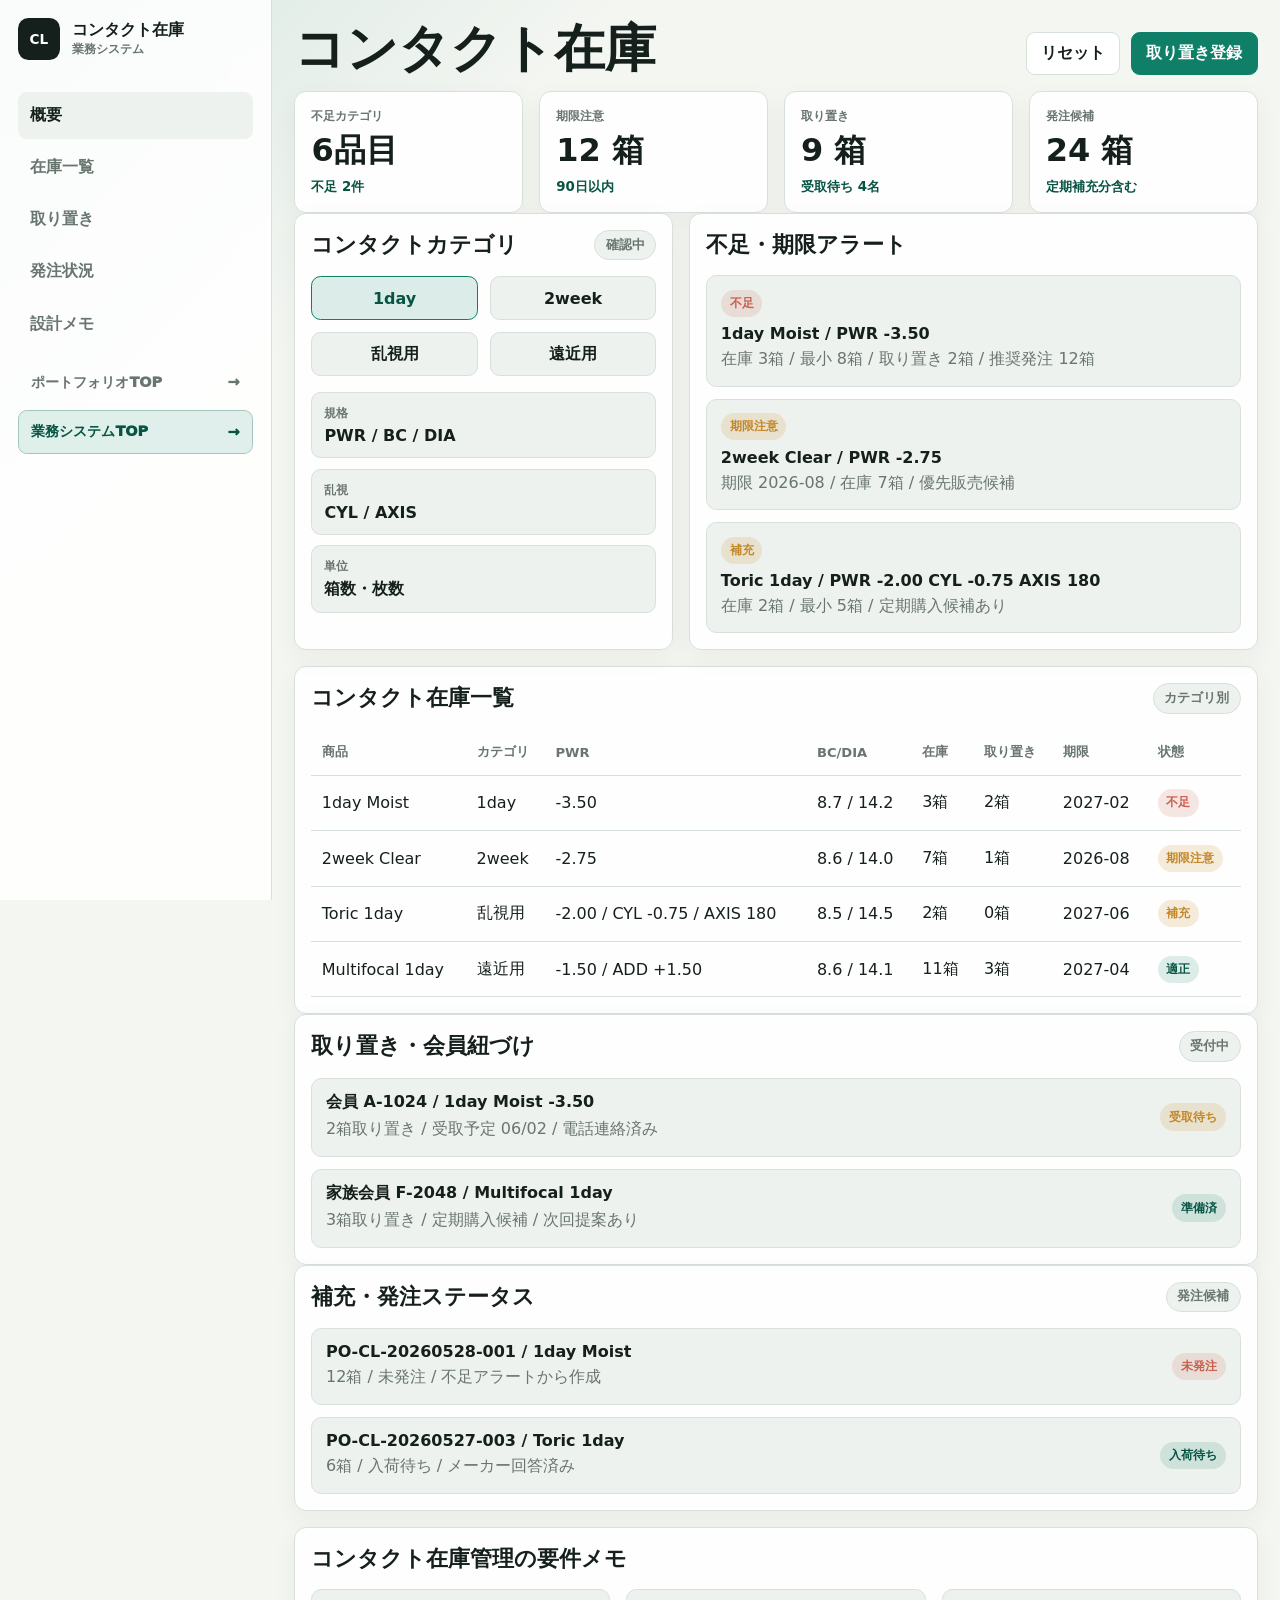
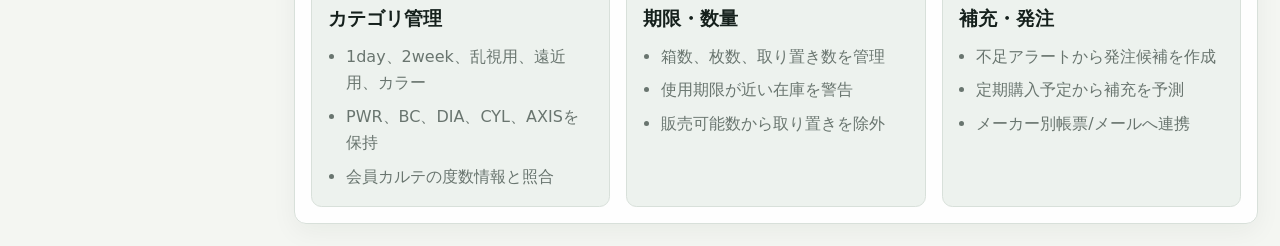
==== commit 9b56a877: "Simplify inventory screens" ====
--- a/demos/contact-inventory-system.html
+++ b/demos/contact-inventory-system.html
@@ -5,9 +5,9 @@
     <meta name="viewport" content="width=device-width, initial-scale=1.0" />
     <meta
       name="description"
-      content="Contact lens inventory system demo with category stock, expiration, reservation, and reorder alerts."
+      content="眼鏡店向けのコンタクト在庫画面。カテゴリ在庫、期限、取り置き、補充発注を確認する。"
     />
-    <title>Contact Lens Inventory System Demo</title>
+    <title>コンタクト在庫</title>
     <link rel="stylesheet" href="../src/optical-demo.css" />
   </head>
   <body>
@@ -16,28 +16,27 @@
         <a class="brand" href="optical-inventory.html">
           <span class="brand-mark">CL</span>
           <span>
-            <strong>Contact Inventory</strong>
-            <small>System demo</small>
+            <strong>コンタクト在庫</strong>
+            <small>業務システム</small>
           </span>
         </a>
-        <nav class="side-nav" aria-label="Contact inventory navigation">
-          <a class="active" href="#summary">Summary</a>
-          <a href="#stock">Stock</a>
-          <a href="#reserve">Reserve</a>
-          <a href="#orders">Orders</a>
-          <a href="#requirements">Requirements</a>
+        <nav class="side-nav" aria-label="コンタクト在庫ナビゲーション">
+          <a class="active" href="#summary">概要</a>
+          <a href="#stock">在庫一覧</a>
+          <a href="#reserve">取り置き</a>
+          <a href="#orders">発注状況</a>
+          <a href="#requirements">設計メモ</a>
         </nav>
-        <div class="home-links" aria-label="Home links">
-          <a href="../index.html">Portfolio Home</a>
-          <a href="optical-inventory.html">System Top</a>
+        <div class="home-links" aria-label="戻りリンク">
+          <a href="../index.html">ポートフォリオTOP</a>
+          <a href="optical-inventory.html">業務システムTOP</a>
         </div>
       </aside>
 
       <main class="workspace">
         <header class="topbar detail-topbar">
           <div>
-            <p class="eyebrow">Contact lens inventory system</p>
-            <h1>コンタクト在庫をカテゴリ化し、箱数・期限・取り置き・補充を管理する</h1>
+            <h1>コンタクト在庫</h1>
           </div>
           <div class="top-actions">
             <button type="button" class="ghost-button" id="resetContact">リセット</button>
@@ -45,34 +44,11 @@
           </div>
         </header>
 
-        <section class="system-flow" aria-label="Contact inventory flow">
-          <article>
-            <span>1</span>
-            <strong>カテゴリ管理</strong>
-            <p>1day、2week、乱視用、遠近用、カラーなどのカテゴリで在庫を分類。</p>
-          </article>
-          <article>
-            <span>2</span>
-            <strong>度数・規格管理</strong>
-            <p>PWR、BC、DIA、CYL、AXISを商品ごとに管理し、会員カルテと照合。</p>
-          </article>
-          <article>
-            <span>3</span>
-            <strong>期限・箱数管理</strong>
-            <p>使用期限、箱数、取り置き数、販売可能数を確認。</p>
-          </article>
-          <article>
-            <span>4</span>
-            <strong>補充・発注</strong>
-            <p>不足、期限近、定期購入候補から補充リストを作成。</p>
-          </article>
-        </section>
-
         <section class="kpi-grid" id="summary">
           <article>
             <span>不足カテゴリ</span>
-            <strong id="contactAlertCount">6 SKU</strong>
-            <small>至急 2件</small>
+            <strong id="contactAlertCount">6品目</strong>
+            <small>不足 2件</small>
           </article>
           <article>
             <span>期限注意</span>
@@ -95,10 +71,9 @@
           <article class="panel lens-filter-panel">
             <div class="panel-heading">
               <div>
-                <p class="eyebrow">Category</p>
                 <h2>コンタクトカテゴリ</h2>
               </div>
-              <span class="live-badge" id="contactState">Monitoring</span>
+              <span class="live-badge" id="contactState">確認中</span>
             </div>
             <div class="search-mode-grid">
               <button type="button" class="active">1day</button>
@@ -116,13 +91,12 @@
           <article class="panel shortage-panel">
             <div class="panel-heading">
               <div>
-                <p class="eyebrow">Contact alerts</p>
                 <h2>不足・期限アラート</h2>
               </div>
             </div>
             <div class="alert-list">
               <article>
-                <span class="pill danger">至急</span>
+                <span class="pill danger">不足</span>
                 <strong>1day Moist / PWR -3.50</strong>
                 <p>在庫 3箱 / 最小 8箱 / 取り置き 2箱 / 推奨発注 12箱</p>
               </article>
@@ -143,10 +117,9 @@
         <section class="panel lens-matrix-panel" id="stock">
           <div class="panel-heading">
             <div>
-              <p class="eyebrow">Contact stock</p>
               <h2>コンタクト在庫一覧</h2>
             </div>
-            <span class="live-badge">Category stock</span>
+            <span class="live-badge">カテゴリ別</span>
           </div>
           <div class="table-wrap">
             <table>
@@ -211,22 +184,21 @@
         <section class="panel order-status-panel" id="reserve">
           <div class="panel-heading">
             <div>
-              <p class="eyebrow">Reservation</p>
               <h2>取り置き・会員紐づけ</h2>
             </div>
-            <span class="live-badge" id="reserveState">Ready</span>
+            <span class="live-badge" id="reserveState">受付中</span>
           </div>
           <div class="history-list">
             <article>
               <div>
-                <strong>Member A-1024 / 1day Moist -3.50</strong>
+                <strong>会員 A-1024 / 1day Moist -3.50</strong>
                 <p>2箱取り置き / 受取予定 06/02 / 電話連絡済み</p>
               </div>
               <span class="pill warn">受取待ち</span>
             </article>
             <article>
               <div>
-                <strong>Member F-2048 / Multifocal 1day</strong>
+                <strong>家族会員 F-2048 / Multifocal 1day</strong>
                 <p>3箱取り置き / 定期購入候補 / 次回提案あり</p>
               </div>
               <span class="pill ok">準備済</span>
@@ -237,10 +209,9 @@
         <section class="panel order-status-panel" id="orders">
           <div class="panel-heading">
             <div>
-              <p class="eyebrow">Purchase status</p>
               <h2>補充・発注ステータス</h2>
             </div>
-            <span class="live-badge" id="contactOrderState">Draft ready</span>
+            <span class="live-badge" id="contactOrderState">発注候補</span>
           </div>
           <div class="history-list">
             <article>
@@ -263,7 +234,6 @@
         <section class="panel requirements-panel" id="requirements">
           <div class="panel-heading">
             <div>
-              <p class="eyebrow">Requirement notes</p>
               <h2>コンタクト在庫管理の要件メモ</h2>
             </div>
           </div>
--- a/src/optical-demo.css
+++ b/src/optical-demo.css
@@ -115,10 +115,8 @@
 
 .home-links {
   display: grid;
-  gap: 0.5rem;
-  margin-top: auto;
-  padding-top: 1rem;
-  border-top: 1px solid var(--line);
+  gap: 0.35rem;
+  margin-top: -1.2rem;
 }
 
 .home-links a {
@@ -126,13 +124,13 @@
   align-items: center;
   justify-content: space-between;
   gap: 0.75rem;
-  min-height: 2.6rem;
-  border: 1px solid var(--line);
+  min-height: 2.75rem;
+  border: 1px solid transparent;
   border-radius: 0.55rem;
-  padding: 0 0.75rem;
-  background: var(--panel);
-  color: var(--green-dark);
-  font-size: 0.86rem;
+  padding: 0 0.8rem;
+  background: transparent;
+  color: var(--muted);
+  font-size: 0.9rem;
   font-weight: 950;
   transition:
     border-color 160ms ease,
@@ -141,6 +139,16 @@
     transform 160ms ease;
 }
 
+.home-links a:first-child {
+  color: var(--muted);
+}
+
+.home-links a + a {
+  border-color: color-mix(in srgb, var(--green) 26%, var(--line));
+  background: rgba(15, 128, 103, 0.12);
+  color: var(--green-dark);
+}
+
 .home-links a::after {
   content: "→";
 }
@@ -148,8 +156,7 @@
 .home-links a:hover {
   border-color: var(--green);
   background: rgba(15, 128, 103, 0.1);
-  transform: translateY(-1px);
-  box-shadow: 0 10px 22px rgba(21, 32, 28, 0.08);
+  transform: translateX(2px);
 }
 
 .side-nav a {
@@ -192,6 +199,14 @@
   margin: 0;
   font-size: clamp(1.8rem, 4vw, 3.6rem);
   line-height: 1.02;
+}
+
+.topbar-lead {
+  max-width: 43rem;
+  margin: 0.85rem 0 0;
+  color: var(--muted);
+  font-weight: 750;
+  line-height: 1.75;
 }
 
 .eyebrow {
@@ -250,8 +265,11 @@
 }
 
 .module-map,
+.store-flow,
+.principle-hero,
 .roadmap-grid,
 .kpi-grid,
+.metric-controls,
 .work-summary-grid,
 .dashboard-grid,
 .system-flow,
@@ -263,6 +281,7 @@
 .stock-task-layout,
 .stocktake-layout,
 .audit-table-layout,
+.analytics-layout,
 .work-board,
 .work-detail-layout,
 .frame-layout,
@@ -278,6 +297,21 @@
   margin-bottom: 1rem;
 }
 
+.store-flow {
+  grid-template-columns: repeat(6, minmax(0, 1fr));
+  margin-bottom: 1rem;
+  padding: 0.65rem;
+  border: 1px solid var(--line);
+  border-radius: 0.85rem;
+  background: color-mix(in srgb, var(--panel) 88%, transparent);
+  box-shadow: 0 8px 26px rgba(21, 32, 28, 0.05);
+}
+
+.principle-hero {
+  grid-template-columns: repeat(3, minmax(0, 1fr));
+  margin-bottom: 1rem;
+}
+
 .system-flow {
   grid-template-columns: repeat(4, minmax(0, 1fr));
   margin-bottom: 1rem;
@@ -312,7 +346,7 @@
 }
 
 .roadmap-grid {
-  grid-template-columns: repeat(5, minmax(0, 1fr));
+  grid-template-columns: repeat(3, minmax(0, 1fr));
 }
 
 .roadmap-item {
@@ -399,6 +433,8 @@
 }
 
 .module-map article,
+.store-flow article,
+.principle-hero article,
 .system-flow article,
 .kpi-grid article,
 .panel {
@@ -414,6 +450,80 @@
   padding: 1rem;
 }
 
+.store-flow article {
+  position: relative;
+  display: grid;
+  align-content: start;
+  gap: 0.45rem;
+  min-height: 9.5rem;
+  border: 1px solid transparent;
+  border-radius: 0.65rem;
+  padding: 0.9rem;
+  background: var(--panel);
+}
+
+.principle-hero article {
+  display: grid;
+  gap: 0.65rem;
+  min-height: 14rem;
+  padding: 1.2rem;
+}
+
+.principle-hero span {
+  color: var(--green-dark);
+  font-size: 0.82rem;
+  font-weight: 950;
+}
+
+.principle-hero strong {
+  font-size: 1.35rem;
+  line-height: 1.35;
+}
+
+.principle-hero p {
+  margin: 0;
+  color: var(--muted);
+  font-weight: 750;
+  line-height: 1.7;
+}
+
+.store-flow article:not(:last-child)::after {
+  position: absolute;
+  top: 50%;
+  right: -1rem;
+  z-index: 1;
+  width: 1.15rem;
+  height: 2px;
+  background: color-mix(in srgb, var(--green) 62%, var(--line));
+  content: "";
+  transform: translateY(-50%);
+}
+
+.store-flow article:not(:last-child)::before {
+  position: absolute;
+  top: 50%;
+  right: -1.03rem;
+  z-index: 2;
+  width: 0.42rem;
+  aspect-ratio: 1;
+  border-top: 2px solid color-mix(in srgb, var(--green) 62%, var(--line));
+  border-right: 2px solid color-mix(in srgb, var(--green) 62%, var(--line));
+  content: "";
+  transform: translateY(-50%) rotate(45deg);
+}
+
+.store-flow span {
+  color: var(--green-dark);
+  font-size: 0.78rem;
+  font-weight: 950;
+}
+
+.store-flow small {
+  color: var(--muted);
+  font-weight: 750;
+  line-height: 1.5;
+}
+
 .system-flow article {
   display: grid;
   gap: 0.55rem;
@@ -422,6 +532,7 @@
 }
 
 .module-map strong,
+.store-flow strong,
 .system-flow strong {
   font-size: 1.15rem;
 }
@@ -447,6 +558,41 @@
   grid-template-columns: repeat(4, minmax(0, 1fr));
 }
 
+.metric-controls {
+  grid-template-columns: auto repeat(4, minmax(0, max-content));
+  align-items: center;
+  margin-bottom: 1rem;
+  border: 1px solid var(--line);
+  border-radius: 0.75rem;
+  padding: 0.8rem 1rem;
+  background: color-mix(in srgb, var(--panel) 94%, transparent);
+}
+
+.metric-controls span {
+  color: var(--muted);
+  font-size: 0.82rem;
+  font-weight: 950;
+}
+
+.metric-controls label {
+  display: inline-flex;
+  align-items: center;
+  gap: 0.45rem;
+  min-height: 2rem;
+  border: 1px solid var(--line);
+  border-radius: 999px;
+  padding: 0 0.65rem;
+  background: var(--panel-soft);
+  color: var(--ink);
+  cursor: pointer;
+  font-size: 0.86rem;
+  font-weight: 850;
+}
+
+.metric-controls input {
+  accent-color: var(--green);
+}
+
 .kpi-grid article,
 .work-summary-grid article {
   display: grid;
@@ -513,7 +659,8 @@
 }
 
 .stocktake-layout,
-.audit-table-layout {
+.audit-table-layout,
+.analytics-layout {
   grid-template-columns: minmax(0, 1fr) minmax(18rem, 0.75fr);
   margin-bottom: 1rem;
 }
@@ -541,6 +688,26 @@
 .queue-panel,
 .inventory-panel {
   grid-column: span 1;
+}
+
+.queue-panel {
+  order: 1;
+}
+
+.member-panel {
+  order: 2;
+}
+
+.purchase-panel {
+  order: 3;
+}
+
+.inventory-panel {
+  order: 4;
+}
+
+.panel.wide {
+  order: 5;
 }
 
 .panel-heading {
@@ -556,9 +723,14 @@
   font-size: 1.35rem;
 }
 
-.order-board {
+.order-board,
+.sales-insight-grid {
   display: grid;
   gap: 0.75rem;
+}
+
+.sales-insight-grid {
+  grid-template-columns: repeat(2, minmax(0, 1fr));
 }
 
 .ticket-layout,
@@ -942,6 +1114,8 @@
 }
 
 .payment-grid,
+.sales-filter-bar,
+.analytics-bars,
 .line-item-list,
 .allocation-list,
 .receipt-actions {
@@ -953,13 +1127,24 @@
   grid-template-columns: 1fr;
 }
 
+.sales-filter-bar {
+  grid-template-columns: repeat(3, minmax(0, 1fr));
+  margin-bottom: 1rem;
+  border: 1px solid var(--line);
+  border-radius: 0.75rem;
+  padding: 1rem;
+  background: color-mix(in srgb, var(--panel) 94%, transparent);
+}
+
 .payment-grid label,
+.sales-filter-bar label,
 .discount-control {
   display: grid;
   gap: 0.35rem;
 }
 
 .payment-grid span,
+.sales-filter-bar span,
 .discount-control span {
   color: var(--muted);
   font-size: 0.82rem;
@@ -968,6 +1153,7 @@
 
 .payment-grid input,
 .payment-grid select,
+.sales-filter-bar select,
 .discount-control input {
   width: 100%;
   min-height: 2.65rem;
@@ -978,6 +1164,56 @@
   color: var(--ink);
   font: inherit;
   font-weight: 800;
+}
+
+.analytics-bar {
+  display: grid;
+  gap: 0.55rem;
+  border: 1px solid var(--line);
+  border-radius: 0.65rem;
+  padding: 0.85rem;
+  background: var(--panel-soft);
+}
+
+.analytics-bar div {
+  display: flex;
+  align-items: center;
+  justify-content: space-between;
+  gap: 1rem;
+}
+
+.analytics-bar span {
+  color: var(--green-dark);
+  font-weight: 950;
+  white-space: nowrap;
+}
+
+.analytics-bar i {
+  display: block;
+  width: var(--bar-width);
+  height: 0.55rem;
+  border-radius: 999px;
+  background: var(--green);
+}
+
+.table-link {
+  color: var(--green-dark);
+  font-weight: 950;
+  text-decoration: underline;
+  text-underline-offset: 0.18rem;
+}
+
+.csv-preview {
+  min-height: 16rem;
+  overflow: auto;
+  margin: 0;
+  border: 1px solid var(--line);
+  border-radius: 0.65rem;
+  padding: 1rem;
+  background: #101916;
+  color: #dcebe5;
+  font-size: 0.85rem;
+  line-height: 1.65;
 }
 
 .line-item {
@@ -1254,6 +1490,36 @@
   line-height: 1.5;
 }
 
+.function-map {
+  display: grid;
+  grid-template-columns: repeat(4, minmax(0, 1fr));
+  gap: 0.75rem;
+}
+
+.function-map article {
+  border: 1px solid var(--line);
+  border-radius: 0.65rem;
+  padding: 1rem;
+  background: var(--panel-soft);
+}
+
+.function-map span {
+  color: var(--green-dark);
+  font-size: 0.78rem;
+  font-weight: 950;
+}
+
+.function-map strong {
+  display: block;
+  margin: 0.35rem 0;
+}
+
+.function-map p {
+  margin: 0;
+  color: var(--muted);
+  line-height: 1.6;
+}
+
 .qr-scan-frame {
   display: grid;
   gap: 0.75rem;
@@ -1482,6 +1748,7 @@
 }
 
 .order-board div,
+.sales-insight-grid div,
 .memo-card {
   border: 1px solid var(--line);
   border-radius: 0.6rem;
@@ -1490,12 +1757,14 @@
 }
 
 .order-board strong,
+.sales-insight-grid strong,
 .memo-card strong {
   display: block;
   margin: 0.4rem 0 0.25rem;
 }
 
 .order-board p,
+.sales-insight-grid p,
 .memo-card p {
   margin: 0;
   color: var(--muted);
@@ -1694,8 +1963,9 @@
   }
 
   .home-links {
-    grid-template-columns: repeat(2, minmax(0, 1fr));
-    margin-top: 0;
+    grid-template-columns: 1fr;
+    max-width: 22rem;
+    margin-top: -1rem;
   }
 
   .topbar {
@@ -1704,11 +1974,15 @@
   }
 
   .module-map,
+  .store-flow,
+  .principle-hero,
   .roadmap-grid,
   .system-flow,
   .kpi-grid,
+  .metric-controls,
   .work-summary-grid,
   .dashboard-grid,
+  .sales-insight-grid,
   .ticket-lab,
   .lookup-layout,
   .prescription-layout,
@@ -1718,6 +1992,8 @@
   .stock-task-layout,
   .stocktake-layout,
   .audit-table-layout,
+  .analytics-layout,
+  .sales-filter-bar,
   .work-board,
   .work-detail-layout,
   .checklist-grid,
@@ -1727,12 +2003,33 @@
   .lens-layout,
   .record-grid,
   .requirements-grid,
+  .function-map,
   .ticket-layout,
   .member-card,
   .frame-tag-card {
     grid-template-columns: 1fr;
   }
 
+  .store-flow article {
+    min-height: auto;
+  }
+
+  .store-flow article:not(:last-child)::after {
+    top: auto;
+    right: 1rem;
+    bottom: -0.8rem;
+    width: 2px;
+    height: 1.15rem;
+    transform: none;
+  }
+
+  .store-flow article:not(:last-child)::before {
+    top: auto;
+    right: calc(1rem - 0.2rem);
+    bottom: -0.85rem;
+    transform: rotate(135deg);
+  }
+
   .section-heading {
     align-items: start;
     flex-direction: column;
